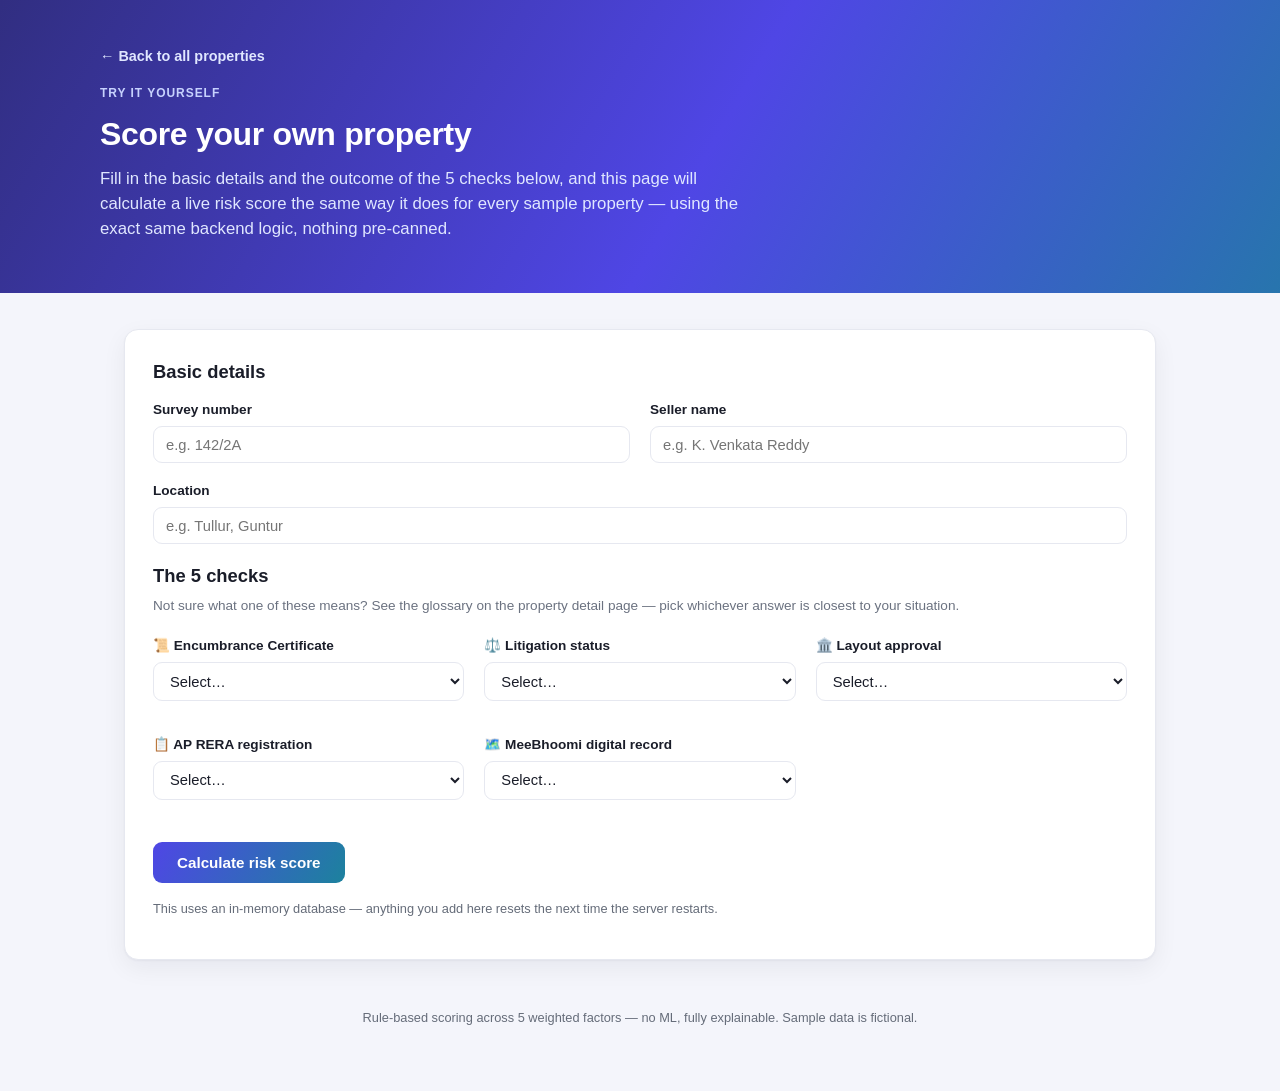
==== src/main/resources/static/add.html @ a57a2aab "Dashboard redesign, Add-a-property form, and accessibility fixes - Add POST /api/parcels with server" ====
<!DOCTYPE html>
<html lang="en">
<head>
    <meta charset="UTF-8">
    <meta name="viewport" content="width=device-width, initial-scale=1">
    <title>Add a property — Land Title Risk Scorer</title>
    <link rel="stylesheet" href="css/style.css">
</head>
<body>

<header class="hero">
    <div class="hero-inner">
        <a class="back-link" href="/">&larr; Back to all properties</a>
        <div class="eyebrow">Try it yourself</div>
        <h1>Score your own property</h1>
        <p class="tagline">
            Fill in the basic details and the outcome of the 5 checks below, and this page will
            calculate a live risk score the same way it does for every sample property &mdash;
            using the exact same backend logic, nothing pre-canned.
        </p>
    </div>
</header>

<main>
    <section class="form-card">
        <form id="add-form" novalidate>
            <p class="form-error" id="form-error" hidden></p>

            <h2>Basic details</h2>
            <div class="form-row">
                <div class="field-group">
                    <label for="surveyNo">Survey number</label>
                    <input type="text" id="surveyNo" name="surveyNo" placeholder="e.g. 142/2A" required>
                </div>
                <div class="field-group">
                    <label for="sellerName">Seller name</label>
                    <input type="text" id="sellerName" name="sellerName" placeholder="e.g. K. Venkata Reddy" required>
                </div>
            </div>
            <div class="field-group">
                <label for="locationArea">Location</label>
                <input type="text" id="locationArea" name="locationArea" placeholder="e.g. Tullur, Guntur" required>
            </div>

            <h2>The 5 checks</h2>
            <p class="section-hint">Not sure what one of these means? See the glossary on the property detail page &mdash; pick whichever answer is closest to your situation.</p>

            <div class="form-grid">
                <div class="field-group">
                    <label for="ecStatus">📜 Encumbrance Certificate</label>
                    <select id="ecStatus" name="ecStatus" required>
                        <option value="" disabled selected>Select&hellip;</option>
                        <option value="CLEAN">Clean &mdash; no liens or claims found</option>
                        <option value="FLAGGED">Flagged &mdash; has an unresolved claim</option>
                    </select>
                </div>
                <div class="field-group">
                    <label for="litigationStatus">⚖️ Litigation status</label>
                    <select id="litigationStatus" name="litigationStatus" required>
                        <option value="" disabled selected>Select&hellip;</option>
                        <option value="NONE">None &mdash; no court case</option>
                        <option value="PENDING">Pending &mdash; case filed, not active yet</option>
                        <option value="ACTIVE_SUIT">Active lawsuit &mdash; currently in court</option>
                    </select>
                </div>
                <div class="field-group">
                    <label for="layoutApproval">🏛️ Layout approval</label>
                    <select id="layoutApproval" name="layoutApproval" required>
                        <option value="" disabled selected>Select&hellip;</option>
                        <option value="APPROVED">Approved by CRDA / VMRDA / DTCP</option>
                        <option value="PENDING">Application pending</option>
                        <option value="UNAPPROVED">Not approved</option>
                    </select>
                </div>
                <div class="field-group">
                    <label for="reraStatus">📋 AP RERA registration</label>
                    <select id="reraStatus" name="reraStatus" required>
                        <option value="" disabled selected>Select&hellip;</option>
                        <option value="REGISTERED">Registered with AP RERA</option>
                        <option value="NOT_REGISTERED">Not registered (but should be)</option>
                        <option value="NOT_APPLICABLE">Not applicable &mdash; plain land resale</option>
                    </select>
                </div>
                <div class="field-group">
                    <label for="meeBhoomiMatch">🗺️ MeeBhoomi digital record</label>
                    <select id="meeBhoomiMatch" name="meeBhoomiMatch" required>
                        <option value="" disabled selected>Select&hellip;</option>
                        <option value="MATCHED">Matches the MeeBhoomi record</option>
                        <option value="MISMATCH">Doesn't match the MeeBhoomi record</option>
                    </select>
                </div>
            </div>

            <button type="submit" class="submit-btn" id="submit-btn">Calculate risk score</button>
            <p class="form-note">This uses an in-memory database &mdash; anything you add here resets the next time the server restarts.</p>
        </form>
    </section>
</main>

<footer>Rule-based scoring across 5 weighted factors — no ML, fully explainable. Sample data is fictional.</footer>

<script src="js/common.js"></script>
<script src="js/add.js"></script>
</body>
</html>
---- src/main/resources/static/css/style.css ----
/* Land Title Risk Scorer — dashboard-style stylesheet.
   Plain CSS, no framework. Built around a small set of variables so the
   risk-band colors and the 5 factor-identity colors stay consistent
   everywhere they show up (badges, gauge, bar chart, card accents). */

:root {
    --bg: #f4f5fb;
    --surface: #ffffff;
    --surface-alt: #f8f9fd;
    --border: #e6e8f0;
    --text: #1a1d29;
    --text-muted: #6b7280;
    --text-faint: #656c79;

    --primary: #4f46e5;
    --primary-dark: #4338ca;
    --accent: #0d9488;

    --low: #15803d;
    --low-bg: #dcfce7;
    --low-border: #86efac;
    --medium: #b45309;
    --medium-bg: #fef3c7;
    --medium-border: #fcd34d;
    --high: #b91c1c;
    --high-bg: #fee2e2;
    --high-border: #fca5a5;

    /* one distinct identity color per due-diligence factor, used consistently
       across the bar chart, card accents, and icon chips */
    --f-ec: #4f46e5;
    --f-lit: #7c3aed;
    --f-layout: #0d9488;
    --f-rera: #2563eb;
    --f-meebhoomi: #db2777;

    --radius: 14px;
    --radius-sm: 9px;
    --shadow: 0 1px 2px rgba(16, 24, 40, .04), 0 8px 24px rgba(16, 24, 40, .06);
}

* {
    box-sizing: border-box;
}

body {
    font-family: -apple-system, BlinkMacSystemFont, "Segoe UI", Roboto, Helvetica, Arial, sans-serif;
    background: var(--bg);
    color: var(--text);
    margin: 0;
    padding: 0 0 4rem;
    line-height: 1.5;
}

a {
    color: var(--primary);
    text-decoration: none;
}

a:hover {
    text-decoration: underline;
}

/* ---------- Hero header ---------- */

header.hero {
    background: linear-gradient(120deg, #312e81 0%, #4f46e5 55%, #0d9488 130%);
    color: #fff;
    padding: 2.75rem 1.5rem 3.25rem;
}

header.hero .hero-inner {
    max-width: 1080px;
    margin: 0 auto;
}

header.hero .eyebrow {
    text-transform: uppercase;
    letter-spacing: .08em;
    font-size: .75rem;
    font-weight: 600;
    color: #c7d2fe;
    margin-bottom: .5rem;
}

header.hero h1 {
    margin: 0 0 .5rem;
    font-size: 2rem;
    font-weight: 800;
    letter-spacing: -0.01em;
}

header.hero p.tagline {
    margin: 0;
    font-size: 1.05rem;
    color: #e0e7ff;
    max-width: 640px;
}

.back-link {
    display: inline-flex;
    align-items: center;
    gap: .35rem;
    color: #e0e7ff;
    font-size: .9rem;
    font-weight: 600;
    margin-bottom: 1rem;
}

.back-link:hover {
    color: #fff;
}

/* how-it-works strip inside the hero */
.how-it-works {
    display: grid;
    grid-template-columns: repeat(auto-fit, minmax(220px, 1fr));
    gap: 1rem;
    margin-top: 1.75rem;
}

.how-it-works .step {
    background: rgba(255, 255, 255, .1);
    border: 1px solid rgba(255, 255, 255, .18);
    border-radius: var(--radius-sm);
    padding: .9rem 1rem;
    font-size: .85rem;
    color: #eef2ff;
}

.how-it-works .step b {
    display: block;
    font-size: 1.3rem;
    margin-bottom: .2rem;
}

/* ---------- Layout ---------- */

main {
    max-width: 1080px;
    margin: 2.25rem auto 0;
    padding: 0 1.5rem;
    position: relative;
}

section {
    margin-bottom: 2rem;
}

h2 {
    font-size: 1.15rem;
    font-weight: 700;
    margin: 0 0 .9rem;
}

/* ---------- Stat tiles (list page) ---------- */

.stats-row {
    display: grid;
    grid-template-columns: repeat(auto-fit, minmax(180px, 1fr));
    gap: 1rem;
    margin-bottom: 1.75rem;
}

.stat-tile {
    background: var(--surface);
    border: 1px solid var(--border);
    border-radius: var(--radius);
    box-shadow: var(--shadow);
    padding: 1.1rem 1.25rem;
}

.stat-tile .value {
    font-size: 1.9rem;
    font-weight: 800;
    line-height: 1.1;
}

.stat-tile .label {
    color: var(--text-muted);
    font-size: .82rem;
    margin-top: .25rem;
}

.stat-tile.low .value { color: var(--low); }
.stat-tile.medium .value { color: var(--medium); }
.stat-tile.high .value { color: var(--high); }

/* legend */
.legend {
    display: flex;
    flex-wrap: wrap;
    gap: 1.25rem;
    font-size: .85rem;
    color: var(--text-muted);
    margin-bottom: 1.5rem;
}

.legend .dot {
    display: inline-block;
    width: .6rem;
    height: .6rem;
    border-radius: 50%;
    margin-right: .4rem;
}

.legend .dot.low { background: var(--low); }
.legend .dot.medium { background: var(--medium); }
.legend .dot.high { background: var(--high); }

/* ---------- Parcel cards (list page) ---------- */

.parcel-grid {
    display: grid;
    grid-template-columns: repeat(auto-fill, minmax(260px, 1fr));
    gap: 1rem;
}

.parcel-card {
    background: var(--surface);
    border: 1px solid var(--border);
    border-radius: var(--radius);
    box-shadow: var(--shadow);
    padding: 1.1rem 1.2rem;
    display: block;
    color: var(--text);
    transition: transform .12s ease, box-shadow .12s ease;
}

.parcel-card:hover {
    transform: translateY(-2px);
    box-shadow: 0 4px 8px rgba(16, 24, 40, .06), 0 16px 32px rgba(16, 24, 40, .1);
    text-decoration: none;
}

.parcel-card .row-top {
    display: flex;
    justify-content: space-between;
    align-items: flex-start;
    gap: .75rem;
    margin-bottom: .6rem;
}

.parcel-card .survey {
    font-weight: 700;
    font-size: 1.02rem;
}

.parcel-card .location {
    color: var(--text-muted);
    font-size: .85rem;
    margin-top: .15rem;
}

.parcel-card .seller {
    font-size: .82rem;
    color: var(--text-faint);
    margin-top: .5rem;
}

/* small circular score chip used on cards */
.score-chip {
    display: inline-flex;
    align-items: center;
    justify-content: center;
    min-width: 2.75rem;
    height: 2.75rem;
    border-radius: 50%;
    font-weight: 800;
    font-size: 1rem;
    border: 2px solid transparent;
    flex-shrink: 0;
}

.score-chip.low { background: var(--low-bg); color: var(--low); border-color: var(--low-border); }
.score-chip.medium { background: var(--medium-bg); color: var(--medium); border-color: var(--medium-border); }
.score-chip.high { background: var(--high-bg); color: var(--high); border-color: var(--high-border); }

/* pill version used elsewhere */
.score-badge {
    display: inline-block;
    padding: .2rem .65rem;
    border-radius: 999px;
    font-weight: 700;
    font-size: .85rem;
}

.score-badge.low { background: var(--low-bg); color: var(--low); }
.score-badge.medium { background: var(--medium-bg); color: var(--medium); }
.score-badge.high { background: var(--high-bg); color: var(--high); }

#count {
    color: var(--text-muted);
    font-size: .9rem;
}

/* ---------- Detail page ---------- */

.parcel-meta {
    background: var(--surface);
    border: 1px solid var(--border);
    border-radius: var(--radius);
    box-shadow: var(--shadow);
    padding: 1.25rem 1.5rem;
    margin-bottom: 1.5rem;
    display: flex;
    flex-wrap: wrap;
    gap: 1.5rem 2.5rem;
}

.parcel-meta .field .label {
    color: var(--text-faint);
    font-size: .75rem;
    text-transform: uppercase;
    letter-spacing: .05em;
    margin-bottom: .2rem;
}

.parcel-meta .field .value {
    font-weight: 600;
    font-size: .98rem;
}

/* score summary: gauge + verdict */
.score-summary {
    background: var(--surface);
    border: 1px solid var(--border);
    border-radius: var(--radius);
    box-shadow: var(--shadow);
    padding: 1.75rem;
    display: flex;
    align-items: center;
    gap: 2rem;
    flex-wrap: wrap;
    margin-bottom: 1.75rem;
}

.gauge-wrap {
    position: relative;
    width: 150px;
    height: 150px;
    flex-shrink: 0;
}

#gauge-svg-slot {
    width: 100%;
    height: 100%;
}

.gauge-wrap svg {
    width: 100%;
    height: 100%;
    transform: rotate(-90deg);
}

.gauge-track {
    fill: none;
    stroke: var(--border);
    stroke-width: 12;
}

.gauge-progress {
    fill: none;
    stroke-width: 12;
    stroke-linecap: round;
    transition: stroke-dashoffset .6s ease;
}

.gauge-progress.low { stroke: var(--low); }
.gauge-progress.medium { stroke: var(--medium); }
.gauge-progress.high { stroke: var(--high); }

.gauge-center {
    position: absolute;
    inset: 0;
    display: flex;
    flex-direction: column;
    align-items: center;
    justify-content: center;
}

.gauge-center .num {
    font-size: 2.3rem;
    font-weight: 800;
    line-height: 1;
}

.gauge-center .out-of {
    font-size: .72rem;
    color: var(--text-faint);
    margin-top: .15rem;
}

.verdict {
    flex: 1;
    min-width: 220px;
}

.verdict .band-label {
    display: inline-block;
    margin-bottom: .5rem;
}

.verdict p {
    margin: 0;
    color: var(--text-muted);
    font-size: .95rem;
}

/* ---------- Weighted contribution bar ---------- */

.contribution-bar {
    display: flex;
    width: 100%;
    height: 1.75rem;
    border-radius: 999px;
    overflow: hidden;
    border: 1px solid var(--border);
    background: var(--surface-alt);
}

.contribution-bar .segment {
    height: 100%;
    transition: width .6s ease;
    box-shadow: inset 1px 0 0 rgba(255, 255, 255, .6);
}

.contribution-bar .segment:first-child {
    box-shadow: none;
}

.contribution-legend {
    display: grid;
    grid-template-columns: repeat(auto-fit, minmax(160px, 1fr));
    gap: .6rem;
    margin-top: 1rem;
    font-size: .82rem;
}

.contribution-legend .item {
    display: flex;
    align-items: center;
    gap: .5rem;
    color: var(--text-muted);
}

.contribution-legend .swatch {
    width: .65rem;
    height: .65rem;
    border-radius: 3px;
    flex-shrink: 0;
}

.contribution-legend .amount {
    margin-left: auto;
    font-weight: 700;
    color: var(--text);
}

/* ---------- Factor cards ---------- */

.factor-card {
    background: var(--surface);
    border: 1px solid var(--border);
    border-left: 4px solid var(--border);
    border-radius: var(--radius);
    box-shadow: var(--shadow);
    padding: 1.25rem 1.5rem;
    margin-bottom: 1rem;
}

.factor-card .factor-head {
    display: flex;
    align-items: flex-start;
    gap: .85rem;
    margin-bottom: .5rem;
}

.factor-card .icon-chip {
    width: 2.5rem;
    height: 2.5rem;
    border-radius: 10px;
    display: flex;
    align-items: center;
    justify-content: center;
    font-size: 1.2rem;
    flex-shrink: 0;
}

.factor-card .factor-titles {
    flex: 1;
    min-width: 0;
}

.factor-card h3 {
    margin: 0;
    font-size: 1.02rem;
}

.factor-card .factor-blurb {
    color: var(--text-faint);
    font-size: .8rem;
    margin-top: .15rem;
}

.factor-card .factor-stats {
    text-align: right;
    flex-shrink: 0;
    font-size: .8rem;
    color: var(--text-muted);
}

.factor-card .factor-stats .raw {
    font-weight: 800;
    font-size: 1.05rem;
    color: var(--text);
}

.factor-bar-track {
    background: var(--surface-alt);
    border-radius: 999px;
    height: .5rem;
    overflow: hidden;
    margin: .6rem 0 .75rem;
}

.factor-bar-fill {
    height: 100%;
    border-radius: 999px;
    transition: width .6s ease;
}

.factor-card p.explanation {
    margin: 0;
    color: var(--text);
    font-size: .92rem;
    line-height: 1.55;
}

/* ---------- Misc ---------- */

footer {
    text-align: center;
    color: var(--text-faint);
    font-size: .8rem;
    margin-top: 3rem;
}

.error-box {
    background: var(--surface);
    border: 1px solid var(--border);
    border-radius: var(--radius);
    box-shadow: var(--shadow);
    padding: 2rem;
    text-align: center;
    color: var(--text-muted);
}

/* ---------- Add-a-property form ---------- */

.primary-btn {
    display: inline-flex;
    align-items: center;
    gap: .4rem;
    background: #fff;
    color: var(--primary-dark);
    font-weight: 700;
    font-size: .9rem;
    padding: .6rem 1.1rem;
    border-radius: 999px;
    border: none;
    box-shadow: var(--shadow);
    cursor: pointer;
    text-decoration: none;
}

.primary-btn:hover {
    text-decoration: none;
    background: #f5f5ff;
}

.form-card {
    background: var(--surface);
    border: 1px solid var(--border);
    border-radius: var(--radius);
    box-shadow: var(--shadow);
    padding: 1.75rem;
}

.form-card h2 {
    margin-top: 0;
}

.form-card .section-hint {
    color: var(--text-muted);
    font-size: .85rem;
    margin: -.5rem 0 1.25rem;
}

.field-group {
    margin-bottom: 1.1rem;
}

.field-group label {
    display: block;
    font-weight: 600;
    font-size: .85rem;
    margin-bottom: .35rem;
}

.field-group .field-hint {
    font-weight: 400;
    color: var(--text-faint);
    font-size: .78rem;
}

.field-group input[type="text"],
.field-group select {
    width: 100%;
    padding: .6rem .75rem;
    border: 1px solid var(--border);
    border-radius: var(--radius-sm);
    font-size: .92rem;
    font-family: inherit;
    color: var(--text);
    background: var(--surface);
}

.field-group input[type="text"]:focus,
.field-group select:focus {
    outline: 2px solid var(--primary);
    outline-offset: 1px;
    border-color: var(--primary);
}

.form-row {
    display: grid;
    grid-template-columns: repeat(auto-fit, minmax(220px, 1fr));
    gap: 1rem 1.25rem;
}

.form-grid {
    display: grid;
    grid-template-columns: repeat(auto-fit, minmax(260px, 1fr));
    gap: 1rem 1.25rem;
    margin-bottom: 1.5rem;
}

.submit-btn {
    background: linear-gradient(120deg, var(--primary) 0%, var(--accent) 130%);
    color: #fff;
    font-weight: 700;
    font-size: .95rem;
    padding: .75rem 1.5rem;
    border: none;
    border-radius: var(--radius-sm);
    cursor: pointer;
}

.submit-btn:hover {
    opacity: .92;
}

.submit-btn:disabled {
    opacity: .6;
    cursor: not-allowed;
}

.form-error {
    background: var(--high-bg);
    color: var(--high);
    border: 1px solid var(--high-border);
    border-radius: var(--radius-sm);
    padding: .75rem 1rem;
    font-size: .88rem;
    margin-bottom: 1.25rem;
}

.form-note {
    color: var(--text-faint);
    font-size: .8rem;
    margin-top: 1rem;
}
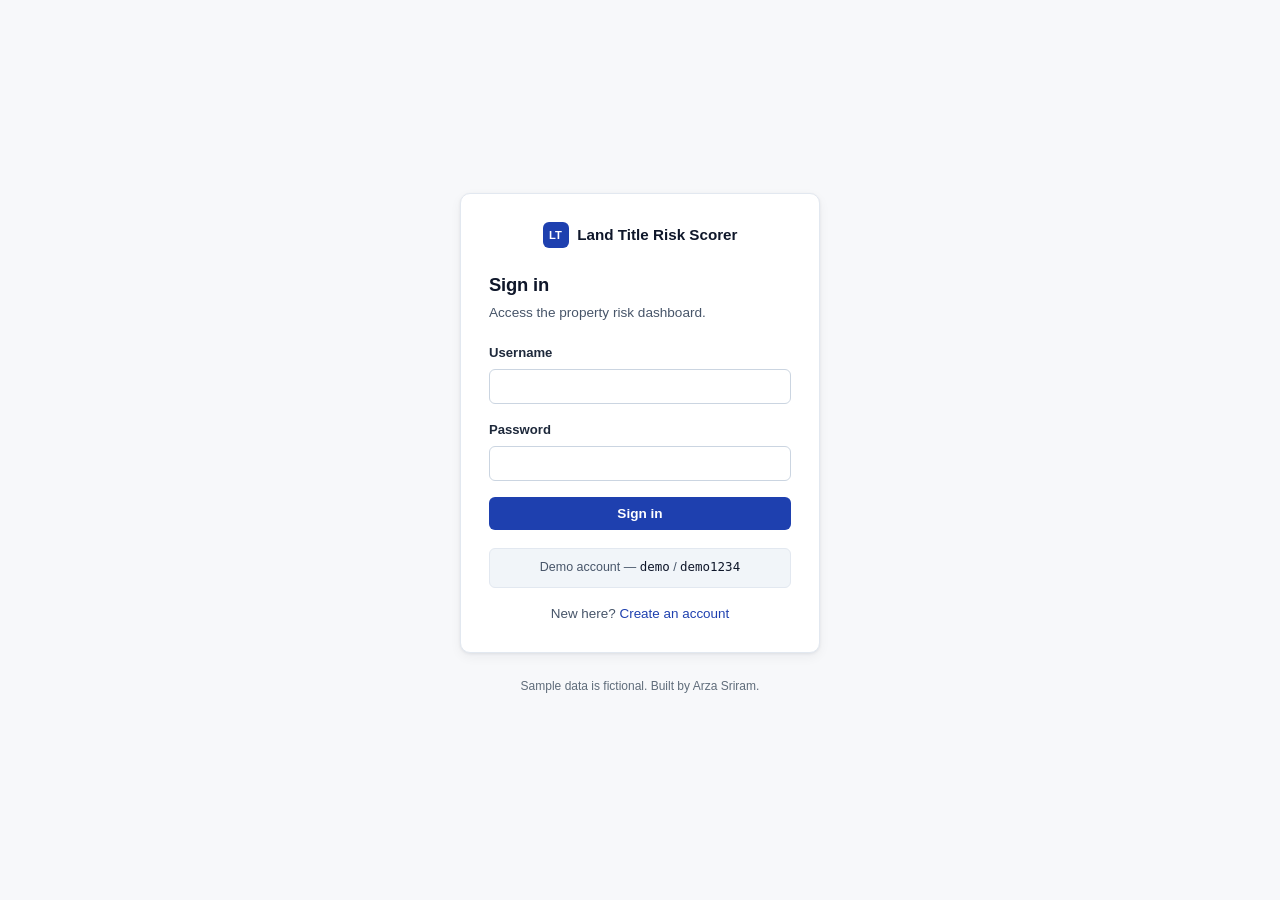
==== commit fd43234c: "Add auth, per-user history and intro screen; redesign UI as a dense data tool Features - Session-bas" ====
--- a/src/main/resources/static/add.html
+++ b/src/main/resources/static/add.html
@@ -3,68 +3,67 @@
 <head>
     <meta charset="UTF-8">
     <meta name="viewport" content="width=device-width, initial-scale=1">
-    <title>Add a property — Land Title Risk Scorer</title>
+    <title>Add property — Land Title Risk Scorer</title>
     <link rel="stylesheet" href="css/style.css">
 </head>
 <body>
 
-<header class="hero">
-    <div class="hero-inner">
-        <a class="back-link" href="/">&larr; Back to all properties</a>
-        <div class="eyebrow">Try it yourself</div>
-        <h1>Score your own property</h1>
-        <p class="tagline">
-            Fill in the basic details and the outcome of the 5 checks below, and this page will
-            calculate a live risk score the same way it does for every sample property &mdash;
-            using the exact same backend logic, nothing pre-canned.
-        </p>
-    </div>
-</header>
+<div id="app-nav"></div>
 
 <main>
-    <section class="form-card">
+    <a class="back-link" href="dashboard.html">&larr; All properties</a>
+
+    <div class="page-head">
+        <div>
+            <h1>Add a property</h1>
+            <p>
+                Enter the outcome of the five checks and the score is computed live by the same
+                backend logic used for every seeded property &mdash; nothing here is pre-canned.
+            </p>
+        </div>
+    </div>
+
+    <div class="form-panel">
         <form id="add-form" novalidate>
             <p class="form-error" id="form-error" hidden></p>
 
-            <h2>Basic details</h2>
+            <div class="form-legend">Property details</div>
             <div class="form-row">
                 <div class="field-group">
                     <label for="surveyNo">Survey number</label>
-                    <input type="text" id="surveyNo" name="surveyNo" placeholder="e.g. 142/2A" required>
+                    <input type="text" id="surveyNo" name="surveyNo" placeholder="142/2A" required>
                 </div>
                 <div class="field-group">
                     <label for="sellerName">Seller name</label>
-                    <input type="text" id="sellerName" name="sellerName" placeholder="e.g. K. Venkata Reddy" required>
+                    <input type="text" id="sellerName" name="sellerName" placeholder="K. Venkata Reddy" required>
+                </div>
+                <div class="field-group">
+                    <label for="locationArea">Location</label>
+                    <input type="text" id="locationArea" name="locationArea" placeholder="Tullur, Guntur" required>
                 </div>
             </div>
-            <div class="field-group">
-                <label for="locationArea">Location</label>
-                <input type="text" id="locationArea" name="locationArea" placeholder="e.g. Tullur, Guntur" required>
-            </div>
 
-            <h2>The 5 checks</h2>
-            <p class="section-hint">Not sure what one of these means? See the glossary on the property detail page &mdash; pick whichever answer is closest to your situation.</p>
-
+            <div class="form-legend">Due-diligence checks</div>
             <div class="form-grid">
                 <div class="field-group">
-                    <label for="ecStatus">📜 Encumbrance Certificate</label>
+                    <label for="ecStatus">Encumbrance certificate <span class="field-hint">&mdash; 30%</span></label>
                     <select id="ecStatus" name="ecStatus" required>
                         <option value="" disabled selected>Select&hellip;</option>
-                        <option value="CLEAN">Clean &mdash; no liens or claims found</option>
-                        <option value="FLAGGED">Flagged &mdash; has an unresolved claim</option>
+                        <option value="CLEAN">Clean — no liens or claims found</option>
+                        <option value="FLAGGED">Flagged — has an unresolved claim</option>
                     </select>
                 </div>
                 <div class="field-group">
-                    <label for="litigationStatus">⚖️ Litigation status</label>
+                    <label for="litigationStatus">Litigation status <span class="field-hint">&mdash; 25%</span></label>
                     <select id="litigationStatus" name="litigationStatus" required>
                         <option value="" disabled selected>Select&hellip;</option>
-                        <option value="NONE">None &mdash; no court case</option>
-                        <option value="PENDING">Pending &mdash; case filed, not active yet</option>
-                        <option value="ACTIVE_SUIT">Active lawsuit &mdash; currently in court</option>
+                        <option value="NONE">None — no court case</option>
+                        <option value="PENDING">Pending — filed, not active yet</option>
+                        <option value="ACTIVE_SUIT">Active lawsuit — currently in court</option>
                     </select>
                 </div>
                 <div class="field-group">
-                    <label for="layoutApproval">🏛️ Layout approval</label>
+                    <label for="layoutApproval">Layout approval <span class="field-hint">&mdash; 20%</span></label>
                     <select id="layoutApproval" name="layoutApproval" required>
                         <option value="" disabled selected>Select&hellip;</option>
                         <option value="APPROVED">Approved by CRDA / VMRDA / DTCP</option>
@@ -73,16 +72,16 @@
                     </select>
                 </div>
                 <div class="field-group">
-                    <label for="reraStatus">📋 AP RERA registration</label>
+                    <label for="reraStatus">AP RERA registration <span class="field-hint">&mdash; 15%</span></label>
                     <select id="reraStatus" name="reraStatus" required>
                         <option value="" disabled selected>Select&hellip;</option>
                         <option value="REGISTERED">Registered with AP RERA</option>
                         <option value="NOT_REGISTERED">Not registered (but should be)</option>
-                        <option value="NOT_APPLICABLE">Not applicable &mdash; plain land resale</option>
+                        <option value="NOT_APPLICABLE">Not applicable — plain land resale</option>
                     </select>
                 </div>
                 <div class="field-group">
-                    <label for="meeBhoomiMatch">🗺️ MeeBhoomi digital record</label>
+                    <label for="meeBhoomiMatch">MeeBhoomi record <span class="field-hint">&mdash; 10%</span></label>
                     <select id="meeBhoomiMatch" name="meeBhoomiMatch" required>
                         <option value="" disabled selected>Select&hellip;</option>
                         <option value="MATCHED">Matches the MeeBhoomi record</option>
@@ -91,10 +90,12 @@
                 </div>
             </div>
 
-            <button type="submit" class="submit-btn" id="submit-btn">Calculate risk score</button>
-            <p class="form-note">This uses an in-memory database &mdash; anything you add here resets the next time the server restarts.</p>
+            <div class="form-actions">
+                <button type="submit" class="btn btn-primary" id="submit-btn">Calculate risk score</button>
+                <p class="form-note">In-memory database &mdash; anything added here resets when the server restarts.</p>
+            </div>
         </form>
-    </section>
+    </div>
 </main>
 
 <footer>Rule-based scoring across 5 weighted factors — no ML, fully explainable. Sample data is fictional.</footer>
--- a/src/main/resources/static/css/style.css
+++ b/src/main/resources/static/css/style.css
@@ -1,683 +1,901 @@
-/* Land Title Risk Scorer — dashboard-style stylesheet.
-   Plain CSS, no framework. Built around a small set of variables so the
-   risk-band colors and the 5 factor-identity colors stay consistent
-   everywhere they show up (badges, gauge, bar chart, card accents). */
+/* Land Title Risk Scorer — stylesheet.
+   Plain CSS, no framework, no build step.
+
+   Design intent: this should read like an internal tool a bank or law firm
+   actually uses — dense, precise, restrained — not like a marketing page.
+   Concretely that means: one slim chrome bar instead of a tall gradient
+   hero, flat white surfaces with hairline borders instead of heavy shadows,
+   a real data table for the property list instead of a card grid, drawn SVG
+   icons instead of emoji, and colour used only to carry meaning (risk band,
+   factor identity) rather than for decoration.
+
+   Every colour pair below was checked against WCAG AA (4.5:1) before being
+   written in. */
 
 :root {
-    --bg: #f4f5fb;
+    /* neutral "ink" ramp — everything structural is built from these */
+    --ink-950: #0b1220;
+    --ink-900: #0f172a;
+    --ink-800: #1e293b;
+    --ink-700: #334155;
+    --ink-600: #475569;
+    --ink-500: #5f6c7a;
+    --ink-300: #cbd5e1;
+    --ink-200: #e2e8f0;
+    --ink-100: #f1f5f9;
+
+    --bg: #f7f8fa;
     --surface: #ffffff;
-    --surface-alt: #f8f9fd;
-    --border: #e6e8f0;
-    --text: #1a1d29;
-    --text-muted: #6b7280;
-    --text-faint: #656c79;
-
-    --primary: #4f46e5;
-    --primary-dark: #4338ca;
-    --accent: #0d9488;
-
-    --low: #15803d;
+    --border: #e2e8f0;
+    --border-strong: #cbd5e1;
+
+    --text: var(--ink-900);
+    --text-muted: var(--ink-600);
+    --text-faint: var(--ink-500);
+
+    --accent: #1e40af;
+    --accent-dark: #1e3a8a;
+    --accent-soft: #eef2ff;
+
+    /* risk bands */
+    --low: #166534;
     --low-bg: #dcfce7;
-    --low-border: #86efac;
-    --medium: #b45309;
+    --low-border: #bbf7d0;
+    --medium: #92400e;
     --medium-bg: #fef3c7;
-    --medium-border: #fcd34d;
-    --high: #b91c1c;
+    --medium-border: #fde68a;
+    --high: #991b1b;
     --high-bg: #fee2e2;
-    --high-border: #fca5a5;
-
-    /* one distinct identity color per due-diligence factor, used consistently
-       across the bar chart, card accents, and icon chips */
-    --f-ec: #4f46e5;
-    --f-lit: #7c3aed;
-    --f-layout: #0d9488;
-    --f-rera: #2563eb;
-    --f-meebhoomi: #db2777;
-
-    --radius: 14px;
-    --radius-sm: 9px;
-    --shadow: 0 1px 2px rgba(16, 24, 40, .04), 0 8px 24px rgba(16, 24, 40, .06);
-}
-
-* {
-    box-sizing: border-box;
-}
+    --high-border: #fecaca;
+
+    /* one identity colour per due-diligence factor */
+    --f-ec: #1e40af;
+    --f-lit: #6d28d9;
+    --f-layout: #0f766e;
+    --f-rera: #b91c1c;
+    --f-mee: #a16207;
+
+    --radius: 10px;
+    --radius-sm: 6px;
+    --shadow-sm: 0 1px 2px rgba(15, 23, 42, .05);
+    --shadow: 0 1px 3px rgba(15, 23, 42, .07), 0 4px 12px rgba(15, 23, 42, .05);
+
+    --font: ui-sans-serif, -apple-system, BlinkMacSystemFont, "Segoe UI", Roboto, Helvetica, Arial, sans-serif;
+    --font-mono: ui-monospace, SFMono-Regular, "SF Mono", Menlo, Consolas, monospace;
+
+    --nav-h: 52px;
+}
+
+* { box-sizing: border-box; }
 
 body {
-    font-family: -apple-system, BlinkMacSystemFont, "Segoe UI", Roboto, Helvetica, Arial, sans-serif;
+    font-family: var(--font);
     background: var(--bg);
     color: var(--text);
     margin: 0;
-    padding: 0 0 4rem;
+    padding: 0;
     line-height: 1.5;
-}
-
-a {
-    color: var(--primary);
+    -webkit-font-smoothing: antialiased;
+    /* Lining, equal-width digits everywhere. Without this some fonts fall back
+       to old-style figures, where 3/4/5/7/9 sit at uneven heights — which looks
+       sloppy on a score display and misaligns columns in the table. */
+    font-variant-numeric: tabular-nums lining-nums;
+    font-feature-settings: "tnum" 1, "lnum" 1;
+}
+
+a { color: var(--accent); text-decoration: none; }
+a:hover { text-decoration: underline; }
+
+svg { display: block; }
+
+/* ============ Top chrome ============ */
+
+.app-nav {
+    height: var(--nav-h);
+    background: var(--ink-950);
+    display: flex;
+    align-items: center;
+    justify-content: space-between;
+    gap: 1rem;
+    padding: 0 1.25rem;
+    position: sticky;
+    top: 0;
+    z-index: 50;
+}
+
+.app-nav-left,
+.app-nav-right {
+    display: flex;
+    align-items: center;
+    gap: .35rem;
+}
+
+.app-nav-brand {
+    display: flex;
+    align-items: center;
+    gap: .55rem;
+    color: #fff;
+    font-weight: 650;
+    font-size: .9rem;
+    letter-spacing: -0.01em;
+    margin-right: 1.25rem;
+    white-space: nowrap;
+}
+
+.app-nav-brand:hover { text-decoration: none; opacity: .88; }
+
+.app-nav-mark {
+    width: 24px;
+    height: 24px;
+    border-radius: 6px;
+    background: var(--accent);
+    color: #fff;
+    display: flex;
+    align-items: center;
+    justify-content: center;
+    font-size: .7rem;
+    font-weight: 700;
+    letter-spacing: .02em;
+    flex-shrink: 0;
+}
+
+.app-nav-link {
+    color: var(--ink-300);
+    font-size: .85rem;
+    font-weight: 500;
+    padding: .4rem .7rem;
+    border-radius: var(--radius-sm);
+}
+
+.app-nav-link:hover {
+    color: #fff;
+    background: rgba(255, 255, 255, .07);
     text-decoration: none;
 }
 
-a:hover {
-    text-decoration: underline;
-}
-
-/* ---------- Hero header ---------- */
-
-header.hero {
-    background: linear-gradient(120deg, #312e81 0%, #4f46e5 55%, #0d9488 130%);
+.app-nav-link.is-active {
     color: #fff;
-    padding: 2.75rem 1.5rem 3.25rem;
-}
-
-header.hero .hero-inner {
-    max-width: 1080px;
+    background: rgba(255, 255, 255, .1);
+}
+
+.app-nav-user {
+    color: #94a3b8;
+    font-size: .82rem;
+    margin-right: .35rem;
+    white-space: nowrap;
+}
+
+.app-nav-user b { color: var(--ink-300); font-weight: 600; }
+
+.nav-logout-btn {
+    background: transparent;
+    border: 1px solid rgba(255, 255, 255, .18);
+    color: var(--ink-300);
+    padding: .3rem .7rem;
+    border-radius: var(--radius-sm);
+    font-size: .8rem;
+    font-weight: 550;
+    font-family: inherit;
+    cursor: pointer;
+}
+
+.nav-logout-btn:hover { background: rgba(255, 255, 255, .09); color: #fff; }
+
+/* ============ Page shell ============ */
+
+main {
+    max-width: 1120px;
     margin: 0 auto;
-}
-
-header.hero .eyebrow {
-    text-transform: uppercase;
-    letter-spacing: .08em;
-    font-size: .75rem;
-    font-weight: 600;
-    color: #c7d2fe;
-    margin-bottom: .5rem;
-}
-
-header.hero h1 {
-    margin: 0 0 .5rem;
-    font-size: 2rem;
-    font-weight: 800;
-    letter-spacing: -0.01em;
-}
-
-header.hero p.tagline {
+    padding: 1.75rem 1.5rem 4rem;
+}
+
+.page-head {
+    display: flex;
+    align-items: flex-start;
+    justify-content: space-between;
+    gap: 1rem;
+    flex-wrap: wrap;
+    margin-bottom: 1.5rem;
+}
+
+.page-head h1 {
+    font-size: 1.45rem;
+    font-weight: 680;
+    letter-spacing: -0.02em;
+    margin: 0 0 .2rem;
+    color: var(--ink-900);
+}
+
+.page-head p {
     margin: 0;
-    font-size: 1.05rem;
-    color: #e0e7ff;
-    max-width: 640px;
+    color: var(--text-muted);
+    font-size: .9rem;
+    max-width: 60ch;
 }
 
 .back-link {
     display: inline-flex;
     align-items: center;
-    gap: .35rem;
-    color: #e0e7ff;
-    font-size: .9rem;
+    gap: .3rem;
+    color: var(--text-muted);
+    font-size: .84rem;
+    font-weight: 550;
+    margin-bottom: .9rem;
+}
+
+.back-link:hover { color: var(--accent); text-decoration: none; }
+
+h2 {
+    font-size: 1rem;
+    font-weight: 640;
+    letter-spacing: -0.01em;
+    color: var(--ink-900);
+    margin: 0 0 .85rem;
+}
+
+section { margin-bottom: 1.75rem; }
+
+.section-head {
+    display: flex;
+    align-items: baseline;
+    justify-content: space-between;
+    gap: .75rem;
+    flex-wrap: wrap;
+    margin-bottom: .85rem;
+}
+
+.section-head h2 { margin: 0; }
+
+/* ============ Buttons ============ */
+
+.btn {
+    display: inline-flex;
+    align-items: center;
+    gap: .4rem;
+    font-family: inherit;
+    font-size: .85rem;
     font-weight: 600;
-    margin-bottom: 1rem;
-}
-
-.back-link:hover {
-    color: #fff;
-}
-
-/* how-it-works strip inside the hero */
-.how-it-works {
-    display: grid;
-    grid-template-columns: repeat(auto-fit, minmax(220px, 1fr));
-    gap: 1rem;
-    margin-top: 1.75rem;
-}
-
-.how-it-works .step {
-    background: rgba(255, 255, 255, .1);
-    border: 1px solid rgba(255, 255, 255, .18);
+    padding: .5rem .95rem;
     border-radius: var(--radius-sm);
-    padding: .9rem 1rem;
-    font-size: .85rem;
-    color: #eef2ff;
-}
-
-.how-it-works .step b {
-    display: block;
-    font-size: 1.3rem;
-    margin-bottom: .2rem;
-}
-
-/* ---------- Layout ---------- */
-
-main {
-    max-width: 1080px;
-    margin: 2.25rem auto 0;
-    padding: 0 1.5rem;
-    position: relative;
-}
-
-section {
-    margin-bottom: 2rem;
-}
-
-h2 {
-    font-size: 1.15rem;
-    font-weight: 700;
-    margin: 0 0 .9rem;
-}
-
-/* ---------- Stat tiles (list page) ---------- */
+    border: 1px solid transparent;
+    cursor: pointer;
+    white-space: nowrap;
+}
+
+.btn-primary { background: var(--accent); color: #fff; }
+.btn-primary:hover { background: var(--accent-dark); text-decoration: none; }
+.btn-primary:disabled { opacity: .55; cursor: not-allowed; }
+
+.btn-secondary {
+    background: var(--surface);
+    color: var(--ink-800);
+    border-color: var(--border-strong);
+}
+
+.btn-secondary:hover { background: var(--ink-100); text-decoration: none; }
+
+.btn-block { width: 100%; justify-content: center; }
+
+/* ============ Stat strip ============ */
 
 .stats-row {
     display: grid;
-    grid-template-columns: repeat(auto-fit, minmax(180px, 1fr));
-    gap: 1rem;
-    margin-bottom: 1.75rem;
-}
-
-.stat-tile {
+    grid-template-columns: repeat(auto-fit, minmax(150px, 1fr));
+    gap: 0;
     background: var(--surface);
     border: 1px solid var(--border);
     border-radius: var(--radius);
-    box-shadow: var(--shadow);
-    padding: 1.1rem 1.25rem;
+    overflow: hidden;
+    margin-bottom: 1.5rem;
+}
+
+.stat-tile {
+    padding: .95rem 1.15rem;
+    border-right: 1px solid var(--border);
+}
+
+.stat-tile:last-child { border-right: none; }
+
+.stat-tile .label {
+    color: var(--text-faint);
+    font-size: .72rem;
+    font-weight: 600;
+    text-transform: uppercase;
+    letter-spacing: .06em;
+    margin-bottom: .3rem;
 }
 
 .stat-tile .value {
-    font-size: 1.9rem;
-    font-weight: 800;
-    line-height: 1.1;
-}
-
-.stat-tile .label {
-    color: var(--text-muted);
-    font-size: .82rem;
-    margin-top: .25rem;
+    font-size: 1.5rem;
+    font-weight: 680;
+    letter-spacing: -0.02em;
+    line-height: 1;
+    color: var(--ink-900);
 }
 
 .stat-tile.low .value { color: var(--low); }
 .stat-tile.medium .value { color: var(--medium); }
 .stat-tile.high .value { color: var(--high); }
 
-/* legend */
-.legend {
-    display: flex;
-    flex-wrap: wrap;
-    gap: 1.25rem;
-    font-size: .85rem;
-    color: var(--text-muted);
-    margin-bottom: 1.5rem;
-}
-
-.legend .dot {
-    display: inline-block;
-    width: .6rem;
-    height: .6rem;
-    border-radius: 50%;
-    margin-right: .4rem;
-}
-
-.legend .dot.low { background: var(--low); }
-.legend .dot.medium { background: var(--medium); }
-.legend .dot.high { background: var(--high); }
-
-/* ---------- Parcel cards (list page) ---------- */
-
-.parcel-grid {
-    display: grid;
-    grid-template-columns: repeat(auto-fill, minmax(260px, 1fr));
-    gap: 1rem;
-}
-
-.parcel-card {
+/* ============ Data table ============ */
+
+.table-wrap {
     background: var(--surface);
     border: 1px solid var(--border);
     border-radius: var(--radius);
-    box-shadow: var(--shadow);
-    padding: 1.1rem 1.2rem;
-    display: block;
-    color: var(--text);
-    transition: transform .12s ease, box-shadow .12s ease;
-}
-
-.parcel-card:hover {
-    transform: translateY(-2px);
-    box-shadow: 0 4px 8px rgba(16, 24, 40, .06), 0 16px 32px rgba(16, 24, 40, .1);
-    text-decoration: none;
-}
-
-.parcel-card .row-top {
-    display: flex;
-    justify-content: space-between;
-    align-items: flex-start;
-    gap: .75rem;
-    margin-bottom: .6rem;
-}
-
-.parcel-card .survey {
-    font-weight: 700;
-    font-size: 1.02rem;
-}
-
-.parcel-card .location {
+    overflow-x: auto;
+}
+
+table.data {
+    width: 100%;
+    border-collapse: collapse;
+    font-size: .88rem;
+}
+
+table.data thead th {
+    text-align: left;
+    font-size: .72rem;
+    font-weight: 600;
+    text-transform: uppercase;
+    letter-spacing: .06em;
+    color: var(--text-faint);
+    background: #fbfcfd;
+    padding: .6rem 1rem;
+    border-bottom: 1px solid var(--border);
+    white-space: nowrap;
+}
+
+table.data thead th.num,
+table.data tbody td.num { text-align: right; }
+
+table.data tbody td {
+    padding: .7rem 1rem;
+    border-bottom: 1px solid var(--ink-100);
+    vertical-align: middle;
+}
+
+table.data tbody tr:last-child td { border-bottom: none; }
+table.data tbody tr:hover { background: #fafbfc; cursor: pointer; }
+
+table.data .cell-primary {
+    font-weight: 600;
+    color: var(--ink-900);
+}
+
+table.data .cell-muted { color: var(--text-muted); }
+
+table.data .row-link { color: inherit; }
+table.data .row-link:hover { text-decoration: none; }
+
+/* score pill used inside table rows and elsewhere */
+.score-pill {
+    display: inline-flex;
+    align-items: center;
+    justify-content: center;
+    min-width: 2.4rem;
+    padding: .18rem .5rem;
+    border-radius: var(--radius-sm);
+    font-weight: 680;
+    font-size: .85rem;
+    border: 1px solid transparent;
+}
+
+.score-pill.low { background: var(--low-bg); color: var(--low); border-color: var(--low-border); }
+.score-pill.medium { background: var(--medium-bg); color: var(--medium); border-color: var(--medium-border); }
+.score-pill.high { background: var(--high-bg); color: var(--high); border-color: var(--high-border); }
+
+.band-tag {
+    display: inline-flex;
+    align-items: center;
+    gap: .35rem;
+    font-size: .78rem;
+    font-weight: 600;
     color: var(--text-muted);
-    font-size: .85rem;
-    margin-top: .15rem;
-}
-
-.parcel-card .seller {
-    font-size: .82rem;
-    color: var(--text-faint);
-    margin-top: .5rem;
-}
-
-/* small circular score chip used on cards */
-.score-chip {
-    display: inline-flex;
-    align-items: center;
-    justify-content: center;
-    min-width: 2.75rem;
-    height: 2.75rem;
+}
+
+.band-dot {
+    width: .5rem;
+    height: .5rem;
     border-radius: 50%;
-    font-weight: 800;
-    font-size: 1rem;
-    border: 2px solid transparent;
     flex-shrink: 0;
 }
 
-.score-chip.low { background: var(--low-bg); color: var(--low); border-color: var(--low-border); }
-.score-chip.medium { background: var(--medium-bg); color: var(--medium); border-color: var(--medium-border); }
-.score-chip.high { background: var(--high-bg); color: var(--high); border-color: var(--high-border); }
-
-/* pill version used elsewhere */
-.score-badge {
-    display: inline-block;
-    padding: .2rem .65rem;
-    border-radius: 999px;
-    font-weight: 700;
-    font-size: .85rem;
-}
-
-.score-badge.low { background: var(--low-bg); color: var(--low); }
-.score-badge.medium { background: var(--medium-bg); color: var(--medium); }
-.score-badge.high { background: var(--high-bg); color: var(--high); }
-
-#count {
-    color: var(--text-muted);
-    font-size: .9rem;
-}
-
-/* ---------- Detail page ---------- */
-
-.parcel-meta {
+.band-dot.low { background: var(--low); }
+.band-dot.medium { background: var(--medium); }
+.band-dot.high { background: var(--high); }
+
+/* ============ Detail page ============ */
+
+.detail-grid {
+    display: grid;
+    grid-template-columns: minmax(0, 320px) minmax(0, 1fr);
+    gap: 1.25rem;
+    align-items: start;
+    margin-bottom: 1.75rem;
+}
+
+@media (max-width: 800px) {
+    .detail-grid { grid-template-columns: minmax(0, 1fr); }
+}
+
+.panel {
     background: var(--surface);
     border: 1px solid var(--border);
     border-radius: var(--radius);
-    box-shadow: var(--shadow);
-    padding: 1.25rem 1.5rem;
-    margin-bottom: 1.5rem;
-    display: flex;
+    padding: 1.25rem;
+}
+
+.score-panel { text-align: center; }
+
+.gauge-wrap {
+    position: relative;
+    width: 168px;
+    height: 168px;
+    margin: .25rem auto .9rem;
+}
+
+#gauge-svg-slot { width: 100%; height: 100%; }
+.gauge-wrap svg { width: 100%; height: 100%; transform: rotate(-90deg); }
+
+.gauge-track { fill: none; stroke: var(--ink-200); stroke-width: 10; }
+
+.gauge-progress {
+    fill: none;
+    stroke-width: 10;
+    stroke-linecap: round;
+    transition: stroke-dashoffset .7s cubic-bezier(.22, 1, .36, 1);
+}
+
+.gauge-progress.low { stroke: var(--low); }
+.gauge-progress.medium { stroke: var(--medium); }
+.gauge-progress.high { stroke: var(--high); }
+
+.gauge-center {
+    position: absolute;
+    inset: 0;
+    display: flex;
+    flex-direction: column;
+    align-items: center;
+    justify-content: center;
+}
+
+.gauge-center .num {
+    font-size: 2.9rem;
+    font-weight: 700;
+    letter-spacing: -0.03em;
+    line-height: 1;
+    color: var(--ink-900);
+}
+
+.gauge-center .out-of {
+    font-size: .68rem;
+    font-weight: 600;
+    text-transform: uppercase;
+    letter-spacing: .08em;
+    color: var(--text-faint);
+    margin-top: .35rem;
+}
+
+.verdict-text {
+    color: var(--text-muted);
+    font-size: .86rem;
+    margin: .75rem 0 0;
+    text-align: left;
+}
+
+/* key/value facts list on the detail page */
+.facts { display: grid; gap: .1rem; }
+
+.fact-row {
+    display: flex;
+    justify-content: space-between;
+    align-items: baseline;
+    gap: 1rem;
+    padding: .55rem 0;
+    border-bottom: 1px solid var(--ink-100);
+    font-size: .87rem;
+}
+
+.fact-row:last-child { border-bottom: none; }
+.fact-row .k { color: var(--text-faint); white-space: nowrap; }
+.fact-row .v { font-weight: 600; text-align: right; color: var(--ink-900); }
+
+/* ============ Contribution bar ============ */
+
+.contribution-bar {
+    display: flex;
+    width: 100%;
+    height: 1.4rem;
+    border-radius: var(--radius-sm);
+    overflow: hidden;
+    border: 1px solid var(--border);
+    background: var(--ink-100);
+}
+
+.contribution-bar .segment {
+    height: 100%;
+    transition: width .7s cubic-bezier(.22, 1, .36, 1);
+    box-shadow: inset 1px 0 0 rgba(255, 255, 255, .55);
+}
+
+.contribution-bar .segment:first-child { box-shadow: none; }
+
+.contribution-legend {
+    display: grid;
+    grid-template-columns: repeat(auto-fit, minmax(190px, 1fr));
+    gap: .45rem 1.25rem;
+    margin-top: .9rem;
+    font-size: .82rem;
+}
+
+.contribution-legend .item {
+    display: flex;
+    align-items: center;
+    gap: .5rem;
+    color: var(--text-muted);
+}
+
+.contribution-legend .swatch {
+    width: .6rem;
+    height: .6rem;
+    border-radius: 2px;
+    flex-shrink: 0;
+}
+
+.contribution-legend .amount {
+    margin-left: auto;
+    font-weight: 650;
+    color: var(--ink-900);
+}
+
+/* ============ Factor cards ============ */
+
+.factor-list { display: grid; gap: .75rem; }
+
+.factor-card {
+    background: var(--surface);
+    border: 1px solid var(--border);
+    border-radius: var(--radius);
+    padding: 1.1rem 1.25rem;
+}
+
+.factor-head {
+    display: flex;
+    align-items: flex-start;
+    gap: .8rem;
+    margin-bottom: .7rem;
+}
+
+.factor-icon {
+    width: 2.1rem;
+    height: 2.1rem;
+    border-radius: var(--radius-sm);
+    display: flex;
+    align-items: center;
+    justify-content: center;
+    flex-shrink: 0;
+}
+
+.factor-icon svg { width: 1.1rem; height: 1.1rem; }
+
+.factor-titles { flex: 1; min-width: 0; }
+
+.factor-card h3 {
+    margin: 0;
+    font-size: .95rem;
+    font-weight: 640;
+    color: var(--ink-900);
+}
+
+.factor-blurb {
+    color: var(--text-faint);
+    font-size: .8rem;
+    margin-top: .15rem;
+}
+
+.factor-stats { text-align: right; flex-shrink: 0; }
+
+.factor-stats .raw {
+    font-size: 1.05rem;
+    font-weight: 680;
+    letter-spacing: -0.01em;
+    color: var(--ink-900);
+}
+
+.factor-stats .raw span { font-weight: 400; color: var(--text-faint); font-size: .85rem; }
+
+.factor-stats .weight {
+    font-size: .74rem;
+    color: var(--text-faint);
+    margin-top: .1rem;
+}
+
+.factor-bar-track {
+    background: var(--ink-100);
+    border-radius: 999px;
+    height: .35rem;
+    overflow: hidden;
+    margin-bottom: .7rem;
+}
+
+.factor-bar-fill {
+    height: 100%;
+    border-radius: 999px;
+    transition: width .7s cubic-bezier(.22, 1, .36, 1);
+}
+
+.factor-card p.explanation {
+    margin: 0;
+    color: var(--ink-700);
+    font-size: .875rem;
+    line-height: 1.55;
+}
+
+/* ============ Forms ============ */
+
+.form-panel {
+    background: var(--surface);
+    border: 1px solid var(--border);
+    border-radius: var(--radius);
+    padding: 1.5rem;
+}
+
+.form-legend {
+    font-size: .72rem;
+    font-weight: 600;
+    text-transform: uppercase;
+    letter-spacing: .06em;
+    color: var(--text-faint);
+    padding-bottom: .5rem;
+    margin-bottom: 1rem;
+    border-bottom: 1px solid var(--border);
+}
+
+.form-legend:not(:first-child) { margin-top: 1.75rem; }
+
+.field-group { margin-bottom: 1rem; }
+
+.field-group label {
+    display: block;
+    font-weight: 600;
+    font-size: .82rem;
+    margin-bottom: .35rem;
+    color: var(--ink-800);
+}
+
+.field-hint { font-weight: 400; color: var(--text-faint); }
+
+.field-group input[type="text"],
+.field-group input[type="password"],
+.field-group select {
+    width: 100%;
+    padding: .55rem .7rem;
+    border: 1px solid var(--border-strong);
+    border-radius: var(--radius-sm);
+    font-size: .89rem;
+    font-family: inherit;
+    color: var(--text);
+    background: var(--surface);
+}
+
+.field-group input:focus,
+.field-group select:focus {
+    outline: none;
+    border-color: var(--accent);
+    box-shadow: 0 0 0 3px var(--accent-soft);
+}
+
+.form-row,
+.form-grid {
+    display: grid;
+    grid-template-columns: repeat(auto-fit, minmax(230px, 1fr));
+    gap: 0 1.15rem;
+}
+
+.form-actions {
+    display: flex;
+    align-items: center;
+    gap: 1rem;
     flex-wrap: wrap;
-    gap: 1.5rem 2.5rem;
-}
-
-.parcel-meta .field .label {
-    color: var(--text-faint);
-    font-size: .75rem;
-    text-transform: uppercase;
-    letter-spacing: .05em;
-    margin-bottom: .2rem;
-}
-
-.parcel-meta .field .value {
-    font-weight: 600;
-    font-size: .98rem;
-}
-
-/* score summary: gauge + verdict */
-.score-summary {
+    margin-top: 1.25rem;
+    padding-top: 1.25rem;
+    border-top: 1px solid var(--border);
+}
+
+.form-error {
+    background: var(--high-bg);
+    color: var(--high);
+    border: 1px solid var(--high-border);
+    border-radius: var(--radius-sm);
+    padding: .6rem .85rem;
+    font-size: .85rem;
+    margin-bottom: 1rem;
+}
+
+.form-note { color: var(--text-faint); font-size: .8rem; margin: 0; }
+
+/* ============ Auth pages ============ */
+
+.auth-page {
+    min-height: 100vh;
+    display: flex;
+    flex-direction: column;
+    align-items: center;
+    justify-content: center;
+    padding: 2rem 1.5rem;
+    background: var(--bg);
+}
+
+.auth-card {
+    width: 100%;
+    max-width: 360px;
     background: var(--surface);
     border: 1px solid var(--border);
     border-radius: var(--radius);
     box-shadow: var(--shadow);
     padding: 1.75rem;
-    display: flex;
-    align-items: center;
-    gap: 2rem;
-    flex-wrap: wrap;
-    margin-bottom: 1.75rem;
-}
-
-.gauge-wrap {
-    position: relative;
-    width: 150px;
-    height: 150px;
-    flex-shrink: 0;
-}
-
-#gauge-svg-slot {
-    width: 100%;
-    height: 100%;
-}
-
-.gauge-wrap svg {
-    width: 100%;
-    height: 100%;
-    transform: rotate(-90deg);
-}
-
-.gauge-track {
-    fill: none;
-    stroke: var(--border);
-    stroke-width: 12;
-}
-
-.gauge-progress {
-    fill: none;
-    stroke-width: 12;
-    stroke-linecap: round;
-    transition: stroke-dashoffset .6s ease;
-}
-
-.gauge-progress.low { stroke: var(--low); }
-.gauge-progress.medium { stroke: var(--medium); }
-.gauge-progress.high { stroke: var(--high); }
-
-.gauge-center {
-    position: absolute;
-    inset: 0;
-    display: flex;
-    flex-direction: column;
+}
+
+.auth-logo {
+    display: flex;
     align-items: center;
     justify-content: center;
-}
-
-.gauge-center .num {
-    font-size: 2.3rem;
-    font-weight: 800;
-    line-height: 1;
-}
-
-.gauge-center .out-of {
-    font-size: .72rem;
+    gap: .55rem;
+    margin-bottom: 1.4rem;
+    font-weight: 650;
+    font-size: .95rem;
+    color: var(--ink-900);
+}
+
+.auth-logo .app-nav-mark { width: 26px; height: 26px; }
+
+.auth-card h1 {
+    font-size: 1.15rem;
+    font-weight: 660;
+    letter-spacing: -0.01em;
+    margin: 0 0 .3rem;
+    color: var(--ink-900);
+}
+
+.auth-card .sub {
+    color: var(--text-muted);
+    font-size: .85rem;
+    margin: 0 0 1.25rem;
+}
+
+.auth-demo {
+    margin-top: 1.1rem;
+    padding: .6rem .75rem;
+    background: var(--ink-100);
+    border: 1px solid var(--border);
+    border-radius: var(--radius-sm);
+    font-size: .78rem;
+    color: var(--text-muted);
+    text-align: center;
+}
+
+.auth-demo code {
+    font-family: var(--font-mono);
+    color: var(--ink-900);
+    font-size: .78rem;
+}
+
+.auth-switch {
+    text-align: center;
+    font-size: .84rem;
+    color: var(--text-muted);
+    margin: 1rem 0 0;
+}
+
+.auth-foot {
+    margin-top: 1.5rem;
+    font-size: .75rem;
     color: var(--text-faint);
-    margin-top: .15rem;
-}
-
-.verdict {
-    flex: 1;
-    min-width: 220px;
-}
-
-.verdict .band-label {
-    display: inline-block;
-    margin-bottom: .5rem;
-}
-
-.verdict p {
-    margin: 0;
-    color: var(--text-muted);
-    font-size: .95rem;
-}
-
-/* ---------- Weighted contribution bar ---------- */
-
-.contribution-bar {
-    display: flex;
-    width: 100%;
-    height: 1.75rem;
-    border-radius: 999px;
-    overflow: hidden;
-    border: 1px solid var(--border);
-    background: var(--surface-alt);
-}
-
-.contribution-bar .segment {
-    height: 100%;
-    transition: width .6s ease;
-    box-shadow: inset 1px 0 0 rgba(255, 255, 255, .6);
-}
-
-.contribution-bar .segment:first-child {
-    box-shadow: none;
-}
-
-.contribution-legend {
-    display: grid;
-    grid-template-columns: repeat(auto-fit, minmax(160px, 1fr));
-    gap: .6rem;
-    margin-top: 1rem;
-    font-size: .82rem;
-}
-
-.contribution-legend .item {
-    display: flex;
-    align-items: center;
-    gap: .5rem;
-    color: var(--text-muted);
-}
-
-.contribution-legend .swatch {
-    width: .65rem;
-    height: .65rem;
-    border-radius: 3px;
-    flex-shrink: 0;
-}
-
-.contribution-legend .amount {
-    margin-left: auto;
-    font-weight: 700;
-    color: var(--text);
-}
-
-/* ---------- Factor cards ---------- */
-
-.factor-card {
+}
+
+/* ============ Empty / error states ============ */
+
+.empty-state {
     background: var(--surface);
-    border: 1px solid var(--border);
-    border-left: 4px solid var(--border);
+    border: 1px dashed var(--border-strong);
     border-radius: var(--radius);
-    box-shadow: var(--shadow);
-    padding: 1.25rem 1.5rem;
-    margin-bottom: 1rem;
-}
-
-.factor-card .factor-head {
-    display: flex;
-    align-items: flex-start;
-    gap: .85rem;
-    margin-bottom: .5rem;
-}
-
-.factor-card .icon-chip {
-    width: 2.5rem;
-    height: 2.5rem;
-    border-radius: 10px;
-    display: flex;
-    align-items: center;
-    justify-content: center;
-    font-size: 1.2rem;
-    flex-shrink: 0;
-}
-
-.factor-card .factor-titles {
-    flex: 1;
-    min-width: 0;
-}
-
-.factor-card h3 {
-    margin: 0;
-    font-size: 1.02rem;
-}
-
-.factor-card .factor-blurb {
-    color: var(--text-faint);
-    font-size: .8rem;
-    margin-top: .15rem;
-}
-
-.factor-card .factor-stats {
-    text-align: right;
-    flex-shrink: 0;
-    font-size: .8rem;
-    color: var(--text-muted);
-}
-
-.factor-card .factor-stats .raw {
-    font-weight: 800;
-    font-size: 1.05rem;
-    color: var(--text);
-}
-
-.factor-bar-track {
-    background: var(--surface-alt);
-    border-radius: 999px;
-    height: .5rem;
-    overflow: hidden;
-    margin: .6rem 0 .75rem;
-}
-
-.factor-bar-fill {
-    height: 100%;
-    border-radius: 999px;
-    transition: width .6s ease;
-}
-
-.factor-card p.explanation {
-    margin: 0;
-    color: var(--text);
-    font-size: .92rem;
-    line-height: 1.55;
-}
-
-/* ---------- Misc ---------- */
-
-footer {
-    text-align: center;
-    color: var(--text-faint);
-    font-size: .8rem;
-    margin-top: 3rem;
-}
-
-.error-box {
-    background: var(--surface);
-    border: 1px solid var(--border);
-    border-radius: var(--radius);
-    box-shadow: var(--shadow);
-    padding: 2rem;
+    padding: 2.5rem 2rem;
     text-align: center;
     color: var(--text-muted);
-}
-
-/* ---------- Add-a-property form ---------- */
-
-.primary-btn {
-    display: inline-flex;
-    align-items: center;
-    gap: .4rem;
-    background: #fff;
-    color: var(--primary-dark);
-    font-weight: 700;
     font-size: .9rem;
-    padding: .6rem 1.1rem;
-    border-radius: 999px;
-    border: none;
-    box-shadow: var(--shadow);
-    cursor: pointer;
-    text-decoration: none;
-}
-
-.primary-btn:hover {
-    text-decoration: none;
-    background: #f5f5ff;
-}
-
-.form-card {
-    background: var(--surface);
-    border: 1px solid var(--border);
-    border-radius: var(--radius);
-    box-shadow: var(--shadow);
-    padding: 1.75rem;
-}
-
-.form-card h2 {
-    margin-top: 0;
-}
-
-.form-card .section-hint {
-    color: var(--text-muted);
-    font-size: .85rem;
-    margin: -.5rem 0 1.25rem;
-}
-
-.field-group {
-    margin-bottom: 1.1rem;
-}
-
-.field-group label {
-    display: block;
-    font-weight: 600;
-    font-size: .85rem;
-    margin-bottom: .35rem;
-}
-
-.field-group .field-hint {
-    font-weight: 400;
+}
+
+.empty-state strong { display: block; color: var(--ink-900); margin-bottom: .3rem; }
+
+/* ============ Footer ============ */
+
+footer {
+    max-width: 1120px;
+    margin: 0 auto;
+    padding: 1.25rem 1.5rem 2.5rem;
     color: var(--text-faint);
     font-size: .78rem;
-}
-
-.field-group input[type="text"],
-.field-group select {
-    width: 100%;
-    padding: .6rem .75rem;
-    border: 1px solid var(--border);
-    border-radius: var(--radius-sm);
-    font-size: .92rem;
-    font-family: inherit;
-    color: var(--text);
-    background: var(--surface);
-}
-
-.field-group input[type="text"]:focus,
-.field-group select:focus {
-    outline: 2px solid var(--primary);
-    outline-offset: 1px;
-    border-color: var(--primary);
-}
-
-.form-row {
-    display: grid;
-    grid-template-columns: repeat(auto-fit, minmax(220px, 1fr));
-    gap: 1rem 1.25rem;
-}
-
-.form-grid {
-    display: grid;
-    grid-template-columns: repeat(auto-fit, minmax(260px, 1fr));
-    gap: 1rem 1.25rem;
-    margin-bottom: 1.5rem;
-}
-
-.submit-btn {
-    background: linear-gradient(120deg, var(--primary) 0%, var(--accent) 130%);
+    border-top: 1px solid var(--border);
+}
+
+/* ============ Intro splash (index.html) ============ */
+
+.intro-body {
+    margin: 0;
+    min-height: 100vh;
+    display: flex;
+    align-items: center;
+    justify-content: center;
+    background: var(--ink-950);
+    overflow: hidden;
+}
+
+.intro-stage {
+    position: relative;
+    width: 260px;
+    height: 260px;
+    display: flex;
+    align-items: center;
+    justify-content: center;
+}
+
+.intro-ring { position: absolute; inset: 0; width: 100%; height: 100%; transform: rotate(-90deg); }
+.intro-ring-track { fill: none; stroke: rgba(255, 255, 255, .08); stroke-width: 1.5; }
+
+.intro-ring-progress {
+    fill: none;
+    stroke: #60a5fa;
+    stroke-width: 1.5;
+    stroke-linecap: round;
+    stroke-dasharray: 553;
+    stroke-dashoffset: 553;
+    animation: introDraw 1.9s cubic-bezier(.22, 1, .36, 1) forwards;
+}
+
+@keyframes introDraw { to { stroke-dashoffset: 0; } }
+
+.intro-text { text-align: center; }
+
+.intro-name {
     color: #fff;
-    font-weight: 700;
-    font-size: .95rem;
-    padding: .75rem 1.5rem;
-    border: none;
-    border-radius: var(--radius-sm);
-    cursor: pointer;
-}
-
-.submit-btn:hover {
-    opacity: .92;
-}
-
-.submit-btn:disabled {
-    opacity: .6;
-    cursor: not-allowed;
-}
-
-.form-error {
-    background: var(--high-bg);
-    color: var(--high);
-    border: 1px solid var(--high-border);
-    border-radius: var(--radius-sm);
-    padding: .75rem 1rem;
-    font-size: .88rem;
-    margin-bottom: 1.25rem;
-}
-
-.form-note {
-    color: var(--text-faint);
-    font-size: .8rem;
-    margin-top: 1rem;
-}
+    font-size: 1.35rem;
+    font-weight: 600;
+    letter-spacing: .22em;
+    opacity: 0;
+    animation: introUp .9s cubic-bezier(.22, 1, .36, 1) .45s forwards;
+}
+
+.intro-rule {
+    width: 0;
+    height: 1px;
+    background: rgba(96, 165, 250, .7);
+    margin: .85rem auto;
+    animation: introRule .8s cubic-bezier(.22, 1, .36, 1) 1s forwards;
+}
+
+@keyframes introRule { to { width: 68px; } }
+
+.intro-tagline {
+    color: #94a3b8;
+    font-size: .7rem;
+    letter-spacing: .32em;
+    text-transform: uppercase;
+    opacity: 0;
+    animation: introUp .9s cubic-bezier(.22, 1, .36, 1) 1.15s forwards;
+}
+
+@keyframes introUp {
+    from { opacity: 0; transform: translateY(10px); }
+    to { opacity: 1; transform: translateY(0); }
+}
+
+.intro-skip {
+    position: fixed;
+    bottom: 1.75rem;
+    right: 1.75rem;
+    color: #64748b;
+    font-size: .78rem;
+    font-weight: 500;
+}
+
+.intro-skip:hover { color: #cbd5e1; text-decoration: none; }
